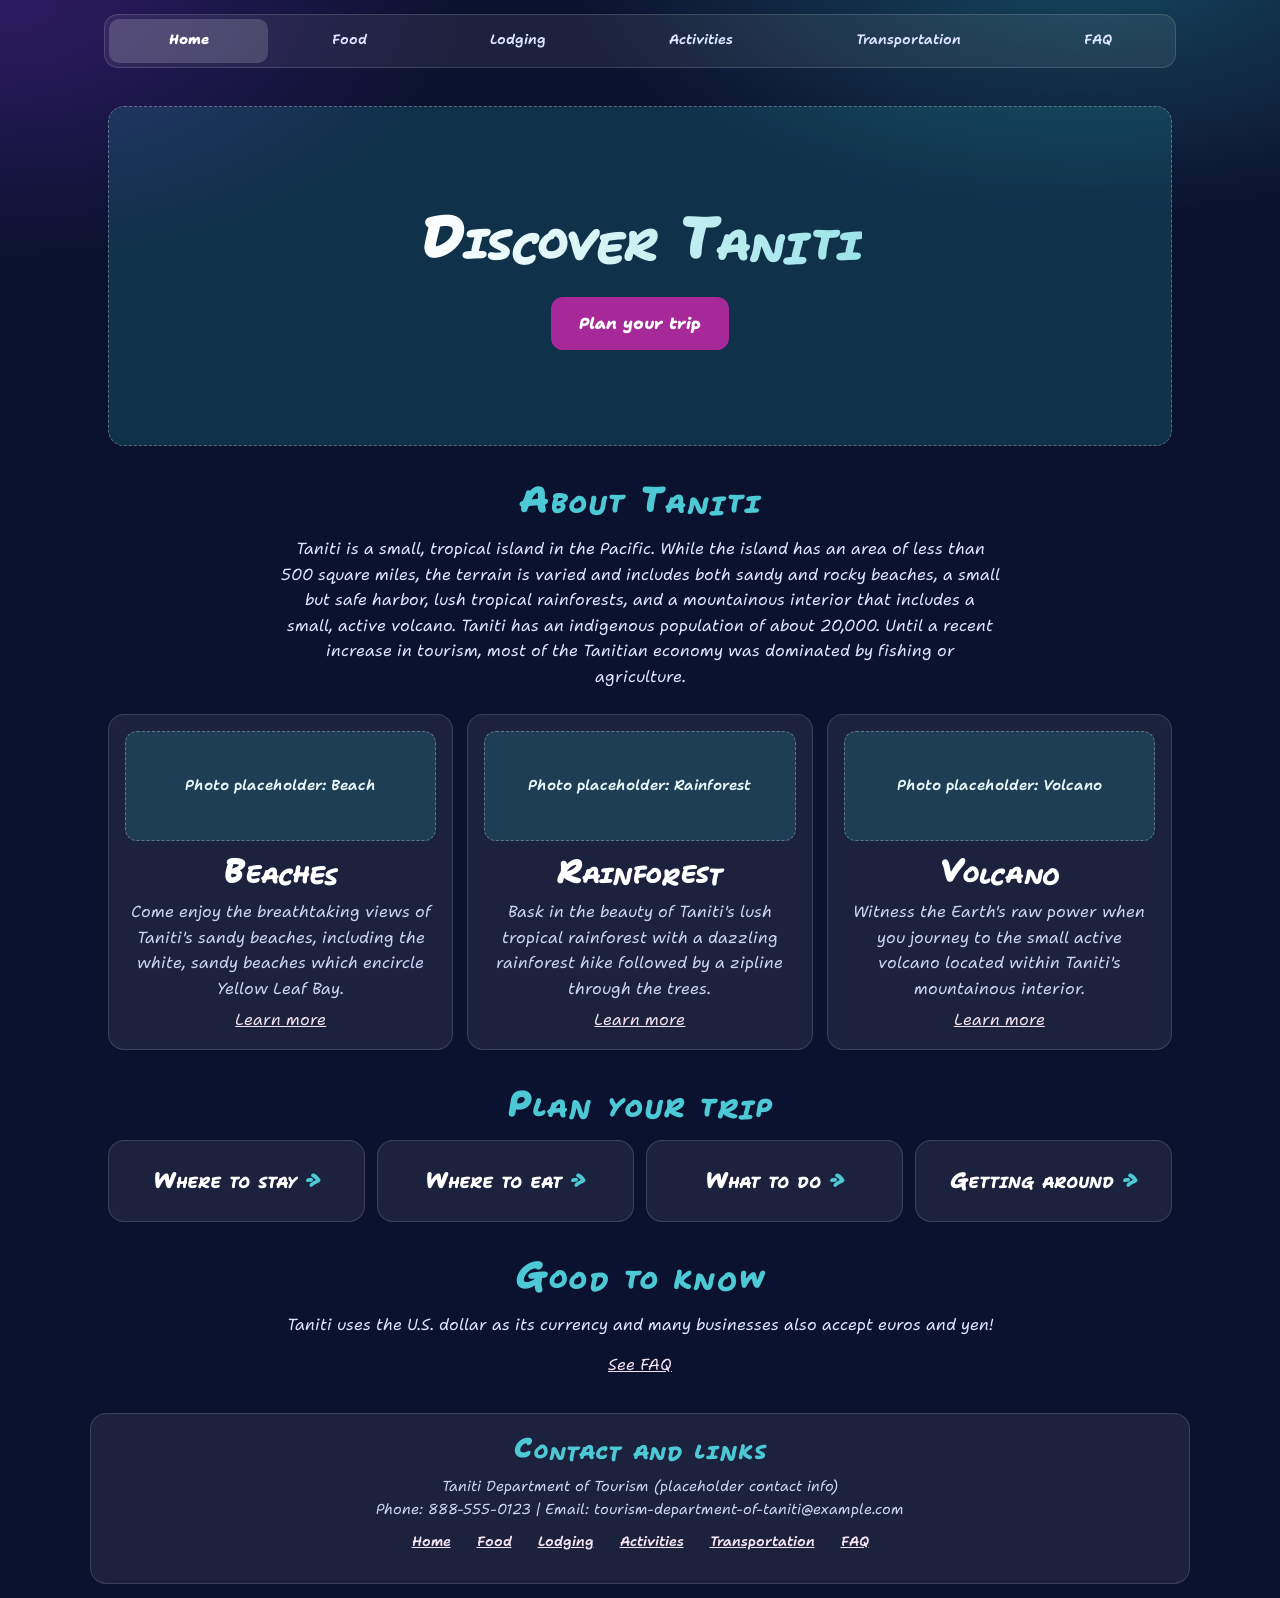
==== index.html @ eded1867 "Edited CSS stylesheet & updated element classes" ====
<!DOCTYPE html>
<html lang="en">
<head>
    <meta charset="UTF-8">
    <meta name="viewport" content="width=device-width, initial-scale=1.0">
    <title>Home | Taniti Island Tourism</title>
    <link rel="stylesheet" href="style.css">
</head>
<body>
    <nav>
        <ul>
            <li><a aria-current="page" href="index.html">Home</a></li>
            <li><a href="food.html">Food</a></li>
            <li><a href="lodging.html">Lodging</a></li>
            <li><a href="activities.html">Activities</a></li>
            <li><a href="transportation.html">Transportation</a></li>
            <li><a href="faq.html">FAQ</a></li>
        </ul>
    </nav>
    <main>
        <section class="hero">
            <h1>Discover Taniti</h1>
            <a href="lodging.html">Plan your trip</a>
        </section>
        <h2>About Taniti</h2>
        <p>Taniti is a small, tropical island in the Pacific. While the island has an area of less than 500 square miles, the terrain is varied and includes both sandy and rocky beaches, a small but safe harbor, lush tropical rainforests, and a mountainous interior that includes a small, active volcano. Taniti has an indigenous population of about 20,000. Until a recent increase in tourism, most of the Tanitian economy was dominated by fishing or agriculture.</p>
        <section class="cards">
            <article>
                <div>Photo placeholder: Beach</div>
                <h3>Beaches</h3>
                <p>Come enjoy the breathtaking views of Taniti's sandy beaches, including the white, sandy beaches which encircle Yellow Leaf Bay.</p>
                <a href="activities.html">Learn more</a>
            </article>
            <article>
                <div>Photo placeholder: Rainforest</div>
                <h3>Rainforest</h3>
                <p>Bask in the beauty of Taniti's lush tropical rainforest with a dazzling rainforest hike followed by a zipline through the trees.</p>
                <a href="activities.html">Learn more</a>
            </article>
            <article>
                <div>Photo placeholder: Volcano</div>
                <h3>Volcano</h3>
                <p>Witness the Earth's raw power when you journey to the small active volcano located within Taniti's mountainous interior.</p>
                <a href="activities.html">Learn more</a>
            </article>
        </section>
        <section>
            <h2>Plan your trip</h2>
            <ul class="links">
                <li><a href="lodging.html">Where to stay</a></li>
                <li><a href="food.html">Where to eat</a></li>
                <li><a href="activities.html">What to do</a></li>
                <li><a href="transportation.html">Getting around</a></li>
            </ul>
        </section>
        <section class="center">
            <h2>Good to know</h2>
            <p>Taniti uses the U.S. dollar as its currency and many businesses also accept euros and yen!</p>
            <a href="faq.html">See FAQ</a>
        </section>
    </main>
    <footer>
        <h2>Contact and links</h2>
        <p>Taniti Department of Tourism (placeholder contact info)</p>
        <p>Phone: 888-555-0123 | Email: tourism-department-of-taniti@example.com</p>
        <nav>
            <ul>
                <li><a href="index.html">Home</a></li>
                <li><a href="food.html">Food</a></li>
                <li><a href="lodging.html">Lodging</a></li>
                <li><a href="activities.html">Activities</a></li>
                <li><a href="transportation.html">Transportation</a></li>
                <li><a href="faq.html">FAQ</a></li>
            </ul>
        </nav>
    </footer>
</body>
</html>
---- style.css ----
/* Taniti prototype styles: dark glass. */

/* Font, hosted in this repo */
@font-face {
  font-family: "Manrope";
  src: url("fonts/Manrope-VariableFont_wght.ttf") format("truetype");
  font-weight: 200 800;
  font-display: swap;
}

@font-face {
  font-family: "Shantell Sans";
  src: url("fonts/ShantellSans-Variable.ttf") format("truetype");
  font-weight: 300 800;
  font-display: swap;
}

/* Colors and sizes in one place, so a change here updates every page */
:root {
  --bg: #0B1230;
  --text: #DCE4FF;
  --text-soft: #C9D4F5;
  --white: #FFFFFF;
  --teal-light: #4CC9D4;
  --teal-pale: #9BE3E8;
  --magenta: #A72999;
  --tint: #F3E1F0;
  --glass: rgba(255, 255, 255, 0.07);
  --glass-line: rgba(255, 255, 255, 0.14);
  --glow-teal: rgba(40, 159, 170, 0.38);
  --glow-purple: rgba(95, 39, 167, 0.42);
  --font: "Shantell Sans", system-ui, sans-serif;
  --font-head: "Shantell Sans", system-ui, sans-serif;
  --radius: 16px;
}

/* Padding counts inside an element's width, so boxes never spill past the screen edge */
* {
  box-sizing: border-box;
}

/* Page base: dark blue with soft teal and purple glows */
body {
  margin: 0;
  font-family: var(--font);
  font-size: 1rem;
  line-height: 1.6;
  color: var(--text);
  background:
    radial-gradient(520px 260px at 85% -5%, var(--glow-teal), transparent),
    radial-gradient(460px 260px at 0% 0%, var(--glow-purple), transparent),
    var(--bg);
  background-attachment: fixed;
}

/* Keeps the content centered and readable on wide screens */
body > nav,
main {
  max-width: 1100px;
  margin-inline: auto;
}

/* Navigation */
nav ul {
  list-style: none;
  margin: 0;
  padding: 0;
  display: flex;
  flex-wrap: wrap;
  gap: 4px;
}

body > nav {
  padding: 14px;
}

body > nav ul {
  padding: 4px;
  background: var(--glass);
  border: 1px solid var(--glass-line);
  border-radius: 14px;
}

body > nav li {
  flex: 1 1 auto;
}

nav a {
  display: block;
  padding: 10px 12px;
  min-height: 44px;
  text-align: center;
  font-size: .85rem;
  font-weight: 600;
  color: var(--text);
  text-decoration: none;
  border-radius: 10px;
}

nav a[aria-current="page"] {
  background: rgba(255, 255, 255, 0.16);
  color: var(--white);
  font-weight: 800;
}

nav a:hover {
  background: rgba(255, 255, 255, 0.1);
}

/* Shows keyboard users where they are */
a:focus-visible,
summary:focus-visible,
button:focus-visible {
  outline: 3px solid var(--teal-light);
  outline-offset: 2px;
}

/* Main content and headings */
main {
  padding: 24px 18px 8px;
}

h1,
h2,
h3 {
  margin: 0;
  line-height: 1.2;
  font-weight: 800;
  font-variant-caps: small-caps;
  font-family: var(--font-head);
  font-variation-settings: "BNCE" 50, "INFM" 70;
}

h1 {
  font-size: clamp(2.6rem, 9vw, 4rem);
  letter-spacing: -.025em;
  margin-bottom: 8px;
  text-align: center;
  background: linear-gradient(90deg, var(--white), var(--teal-pale));
  -webkit-background-clip: text;
  background-clip: text;
  color: transparent;
}

main h2 {
  margin: 32px 0 12px;
  font-size: 2.4rem;
  letter-spacing: .03em;
  color: var(--teal-light);
}

main > h2,
section > h2,
aside > h2 {
  text-align: center;
}

.center {
  text-align: center;
}

h3 {
  margin-top: 6px;
  font-size: 2.1rem;
  letter-spacing: -.01em;
  color: var(--white);
}

p {
  margin: 0;
}

section > p {
  margin-bottom: 14px;
}

main > p {
  margin-bottom: 24px;
  max-width: 720px;
  margin-inline: auto;
  text-align: center;  
}

main a {
  color: var(--tint);
}

/* Cards: see-through glass */
article,
aside {
  display: flex;
  flex-direction: column;
  gap: 6px;
  margin-bottom: 14px;
  padding: 16px;
  background: var(--glass);
  border: 1px solid var(--glass-line);
  border-radius: var(--radius);
  -webkit-backdrop-filter: blur(8px);
  backdrop-filter: blur(8px);
  transition: transform .2s;
}

article:hover {
  transform: translateY(-2px);
}

article p,
aside p {
  color: var(--text-soft);
}

/* Photo placeholders (low-fidelity, labeled) */
article > div,
aside > div,
section > div,
main > div:not(.split) {
  display: grid;
  place-items: center;
  min-height: 110px;
  padding: 8px;
  text-align: center;
  font-size: .9rem;
  font-weight: 600;
  color: #E8F7F8;
  background: rgba(40, 159, 170, 0.22);
  border: 1px dashed rgba(255, 255, 255, 0.3);
  border-radius: 12px;
}

/* Real photos, later */
img {
  max-width: 100%;
  height: auto;
  border-radius: 12px;
}

/* "Learn more" drop-downs */
details summary {
  min-height: 44px;
  padding-top: 10px;
  cursor: pointer;
  font-weight: 600;
  color: var(--tint);
}

details p {
  margin: 2px 0 8px;
}

/* Lists, such as the entertainment list with Book buttons */
main ul {
  list-style: none;
  margin: 0 0 8px;
  padding: 0;
  background: var(--glass);
  border: 1px solid var(--glass-line);
  border-radius: var(--radius);
  overflow: hidden;
}

main li {
  display: flex;
  justify-content: space-between;
  align-items: center;
  flex-wrap: wrap;
  gap: 10px;
  padding: 10px 16px;
  border-top: 1px solid rgba(255, 255, 255, 0.12);
  font-size: .95rem;
  font-weight: 600;
}

main li:first-child {
  border-top: 0;
}

/* Buttons */
button {
  min-height: 44px;
  padding: 6px 18px;
  font: inherit;
  font-size: .85rem;
  font-weight: 800;
  color: var(--white);
  background: var(--magenta);
  border: 0;
  border-radius: 10px;
  cursor: pointer;
  transition: filter .2s;
}

button:hover {
  filter: brightness(1.12);
}

article > button,
aside > button,
section > button {
  align-self: flex-start;
}

/* Layouts that match the wireframes */

/* Cards side by side: home, lodging, activities, getting here.
   auto-fit fits as many cards per row as there is room for,
   so phones get one column with no extra code. */
.cards {
  display: grid;
  grid-template-columns: repeat(auto-fit, minmax(200px, 1fr));
  gap: 14px;
}

.cards > h2,
.cards > p {
  grid-column: 1 / -1;
}

.cards article {
  margin-bottom: 0;
  text-align: center;
}

.cards article > button {
  align-self: center;
}

aside {
  text-align: center;
}

.cards article > :last-child {
  margin-top: auto;
}

.cards article h2 {
  margin: 6px 0 0;
  font-size: 2.1rem;
  letter-spacing: -.01em;
  text-transform: none;
  color: var(--white);
}

/* Rows: a label on the left, text on the right (getting around) */
.rows article {
  display: grid;
  grid-template-columns: minmax(140px, 220px) 1fr;
  column-gap: 16px;
  align-items: center;
  margin-bottom: -1px;
  border-radius: 0;
}

.rows article:first-of-type {
  border-radius: var(--radius) var(--radius) 0 0;
}

.rows article:last-of-type {
  border-radius: 0 0 var(--radius) var(--radius);
  margin-bottom: 14px;
}

.rows article > h3 {
  grid-column: 1;
  grid-row: 1 / span 3;
  margin: 0;
  text-align: center;
}

.rows article > :not(h3) {
  grid-column: 2;
}

.rows article > button {
  justify-self: end;
}

.rows article:hover {
  transform: none;
}

/* Photo on the left, text on the right (food page) */
.media article {
  display: grid;
  grid-template-columns: minmax(110px, 28%) 1fr;
  column-gap: 16px;
  align-items: start;
}

.media article > div {
  grid-column: 1;
  grid-row: 1 / span 4;
  align-self: stretch;
}

.media article > :not(div) {
  grid-column: 2;
}

/* Two boxes side by side (food page) */
.split {
  display: grid;
  grid-template-columns: 2fr 1fr;
  gap: 14px;
  align-items: start;
}

/* Plan your trip links: four clickable tiles (home page) */
.links {
  display: grid;
  grid-template-columns: repeat(auto-fit, minmax(180px, 1fr));
  gap: 12px;
  background: none;
  border: 0;
  border-radius: 0;
  overflow: visible;
}

.links li {
  display: block;
  padding: 0;
  border: 0;
}

.links a {
  display: block;
  padding: 22px 16px;
  text-align: center;
  font-family: var(--font-head);
  font-variant-caps: small-caps;
  font-size: 1.4rem;
  font-weight: 800;
  color: var(--white);
  text-decoration: none;
  background: var(--glass);
  border: 1px solid var(--glass-line);
  border-radius: var(--radius);
  transition: transform .2s, border-color .2s;
}

.links a::after {
  content: " \2192";
  color: var(--teal-light);
}

.links a:hover {
  transform: translateY(-2px);
  border-color: var(--teal-light);
}

/* Hero: image box with the heading and button centered on it (home page) */
.hero {
  display: flex;
  flex-direction: column;
  align-items: center;
  justify-content: center;
  gap: 18px;
  min-height: 340px;
  padding: 32px 18px;
  margin-bottom: 28px;
  text-align: center;
  background: rgba(40, 159, 170, 0.22);
  border: 1px dashed rgba(255, 255, 255, 0.3);
  border-radius: var(--radius);
}

.hero h1 {
  margin-bottom: 0;
}

.hero a {
  padding: 14px 28px;
  font-weight: 800;
  color: var(--white);
  text-decoration: none;
  background: var(--magenta);
  border-radius: 12px;
  transition: filter .2s;
}

.hero a:hover {
  filter: brightness(1.12);
}

/* Small screens: everything stacks into one column */
@media (max-width: 700px) {
  .split {
    grid-template-columns: 1fr;
  }

  .rows article,
  .media article {
    grid-template-columns: 1fr;
  }

  .rows article > h3,
  .media article > div {
    grid-row: auto;
  }

  .rows article > :not(h3),
  .media article > :not(div) {
    grid-column: 1;
  }
}

/* Footer */
footer {
  width: calc(100% - 28px);
  max-width: 1100px;
  margin: 28px auto 14px;
  padding: 18px;
  background: var(--glass);
  border: 1px solid var(--glass-line);
  border-radius: var(--radius);
  color: var(--text-soft);
  font-size: .9rem;
  text-align: center;
}

footer h2 {
  margin-bottom: 6px;
  font-size: 1.9rem;
  letter-spacing: .03em;
  color: var(--teal-light);
}

footer nav ul {
  justify-content: center;
  gap: 0 18px;
}

footer nav li {
  flex: 0 1 auto;
}

footer nav a {
  padding: 10px 4px;
  font-weight: 600;
  color: var(--tint);
  text-decoration: underline;
}

/* Phones and small tablets: nav wraps into three columns */
@media (max-width: 600px) {
  main {
    padding: 20px 14px 8px;
  }

  body > nav ul {
    display: grid;
    grid-template-columns: repeat(3, minmax(0, 1fr));
  }

  nav a {
    padding: 10px 4px;
    font-size: .72rem;
    overflow-wrap: anywhere;
  }
}

/* Respect visitors who turn animation off */
@media (prefers-reduced-motion: reduce) {
  article,
  button {
    transition: none;
  }

  article:hover {
    transform: none;
  }
}
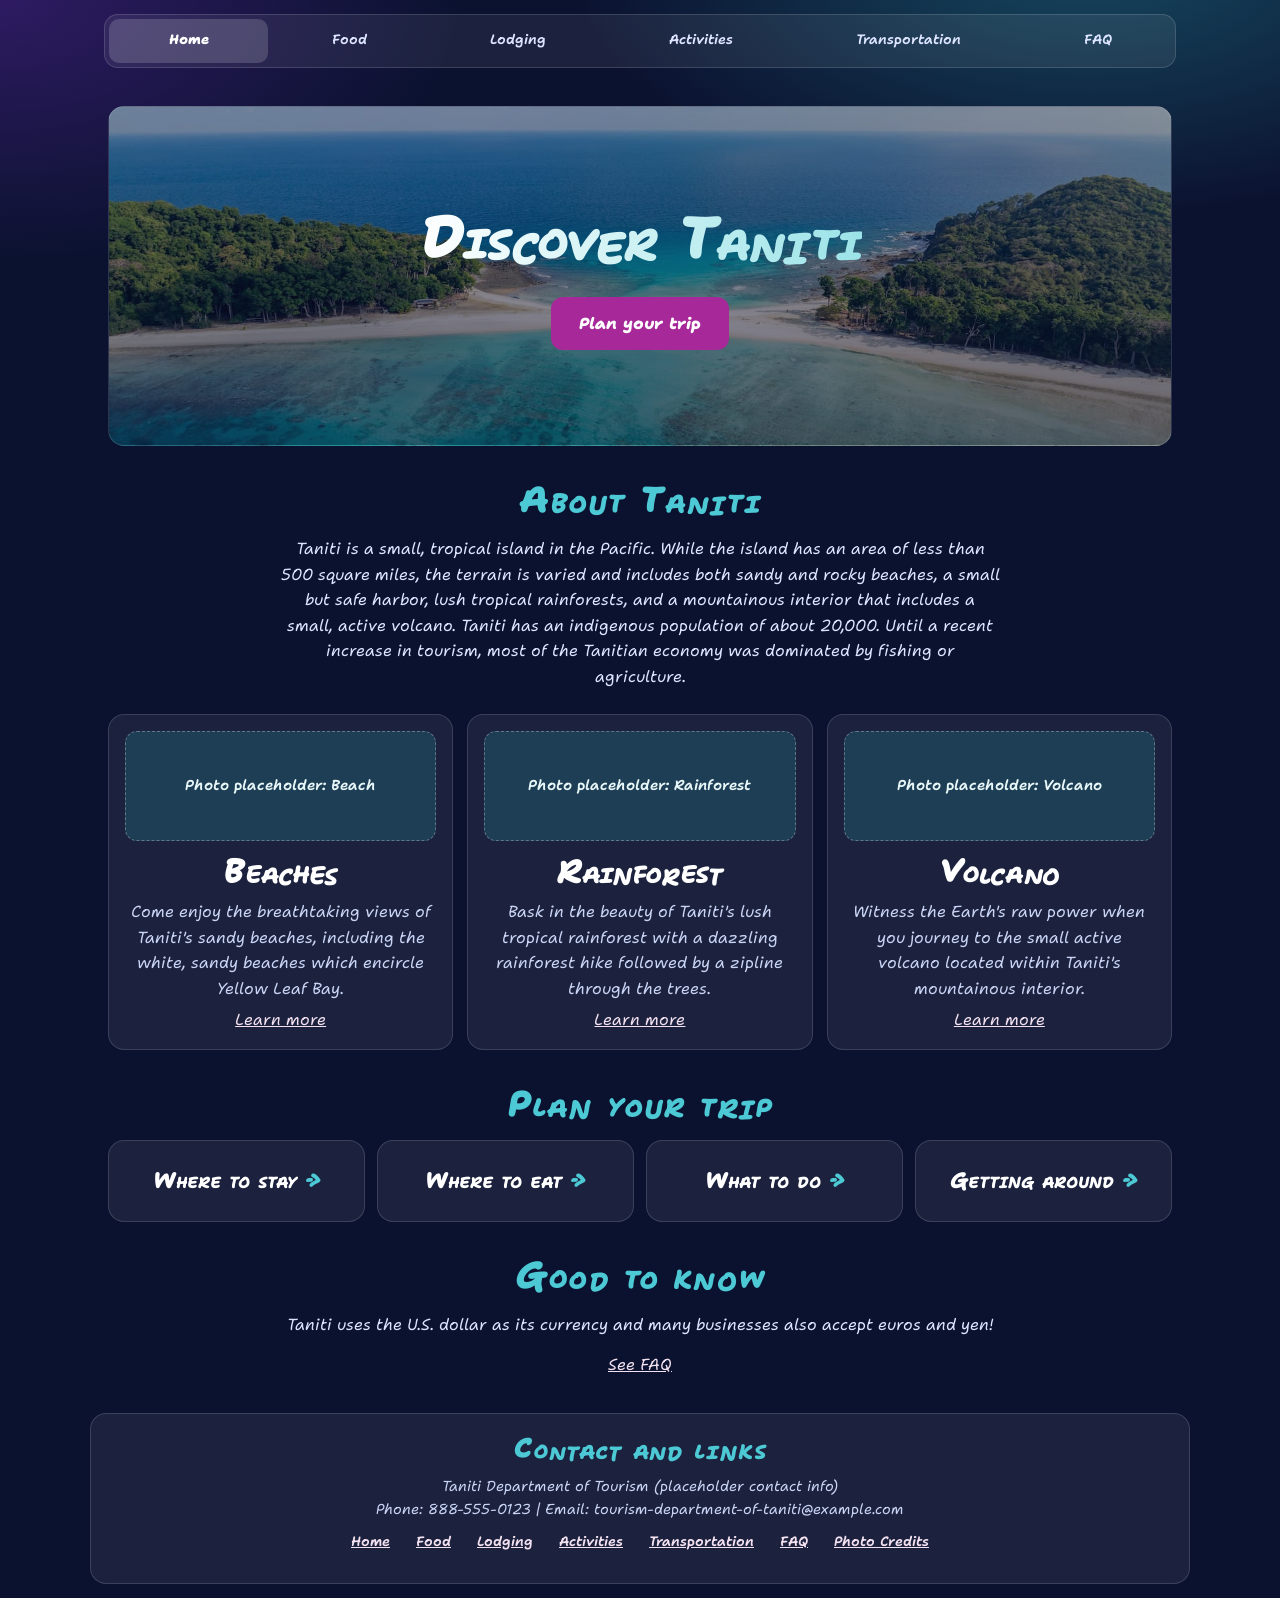
==== commit c807602d: "Added Photo Credits link to footer of every page" ====
--- a/index.html
+++ b/index.html
@@ -71,6 +71,7 @@
                 <li><a href="activities.html">Activities</a></li>
                 <li><a href="transportation.html">Transportation</a></li>
                 <li><a href="faq.html">FAQ</a></li>
+                <li><a href="credits.html">Photo Credits</a></li>
             </ul>
         </nav>
     </footer>
--- a/style.css
+++ b/style.css
@@ -459,8 +459,10 @@
   padding: 32px 18px;
   margin-bottom: 28px;
   text-align: center;
-  background: rgba(40, 159, 170, 0.22);
-  border: 1px dashed rgba(255, 255, 255, 0.3);
+  background:
+    linear-gradient(rgba(11, 18, 48, 0.35), rgba(11, 18, 48, 0.6)),
+    url("images/01_hero_pexels-nabilnaidu-37943867.jpg") center / cover no-repeat;
+  border: 1px solid var(--glass-line);
   border-radius: var(--radius);
 }
 
@@ -569,4 +571,61 @@
   article:hover {
     transform: none;
   }
+}
+
+/* Photo credits table: thumbnail on the left, credit on the right */
+.credits {
+  width: 100%;
+  margin-bottom: 14px;
+  border-collapse: separate;
+  border-spacing: 0;
+  background: var(--glass);
+  border: 1px solid var(--glass-line);
+  border-radius: var(--radius);
+  overflow: hidden;
+}
+
+.credits th,
+.credits td {
+  padding: 12px 16px;
+  text-align: left;
+  vertical-align: middle;
+  border-top: 1px solid rgba(255, 255, 255, 0.12);
+}
+
+.credits thead th {
+  border-top: 0;
+  font-size: .85rem;
+  letter-spacing: .08em;
+  text-transform: uppercase;
+  color: var(--teal-light);
+}
+
+.credits th:first-child,
+.credits td:first-child {
+  width: 160px;
+}
+
+.credits img {
+  display: block;
+  width: 140px;
+  height: 90px;
+  object-fit: cover;
+}
+
+.credits td:last-child {
+  color: var(--text-soft);
+  overflow-wrap: anywhere;
+}
+
+@media (max-width: 600px) {
+  .credits th:first-child,
+  .credits td:first-child {
+    width: 110px;
+  }
+
+  .credits img {
+    width: 90px;
+    height: 60px;
+  }
 }
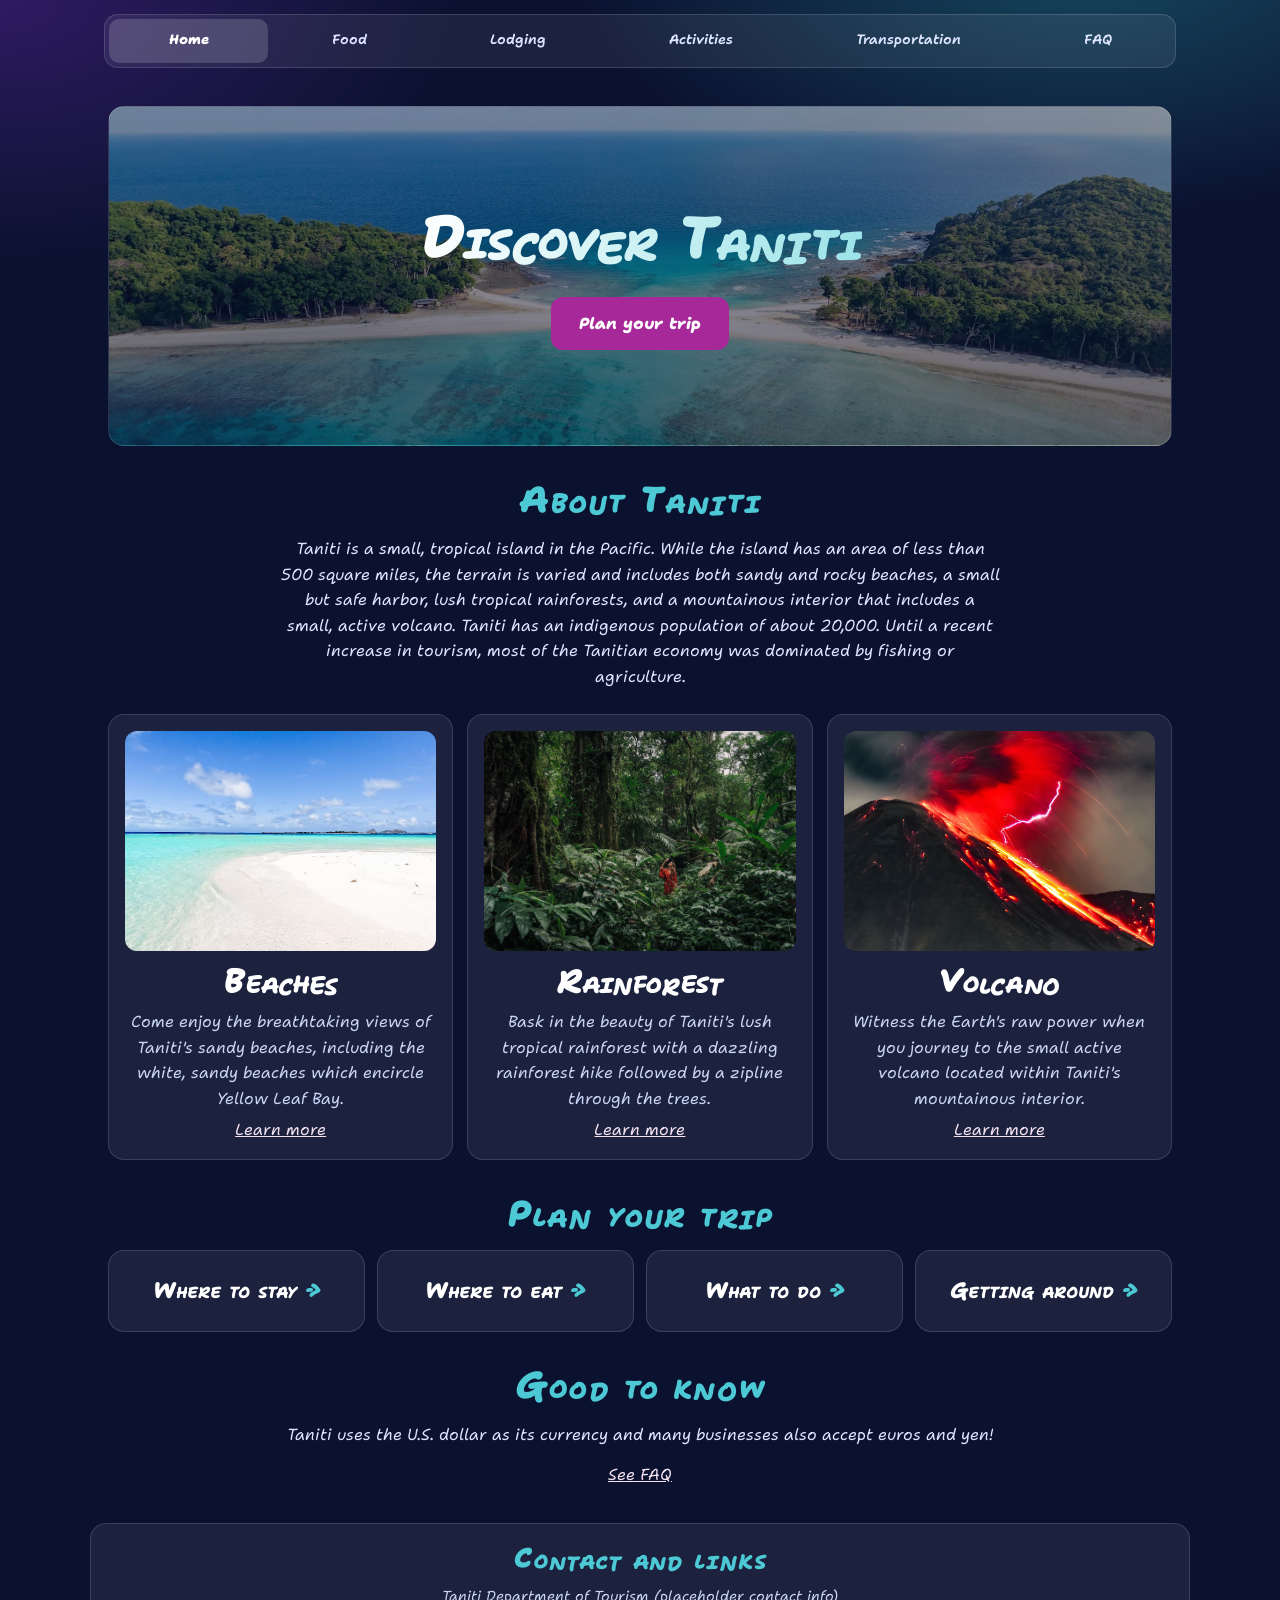
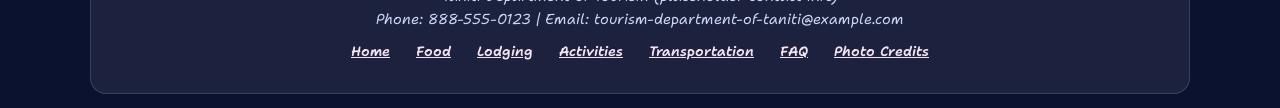
==== commit 5391f2a4: "Uploaded photos 01-04 and updated credit info" ====
--- a/index.html
+++ b/index.html
@@ -26,19 +26,19 @@
         <p>Taniti is a small, tropical island in the Pacific. While the island has an area of less than 500 square miles, the terrain is varied and includes both sandy and rocky beaches, a small but safe harbor, lush tropical rainforests, and a mountainous interior that includes a small, active volcano. Taniti has an indigenous population of about 20,000. Until a recent increase in tourism, most of the Tanitian economy was dominated by fishing or agriculture.</p>
         <section class="cards">
             <article>
-                <div>Photo placeholder: Beach</div>
+                <img src="images/02_home_beach.jpg" alt="Sandy beach with calm water">
                 <h3>Beaches</h3>
                 <p>Come enjoy the breathtaking views of Taniti's sandy beaches, including the white, sandy beaches which encircle Yellow Leaf Bay.</p>
                 <a href="activities.html">Learn more</a>
             </article>
             <article>
-                <div>Photo placeholder: Rainforest</div>
+                <img src="images/03_home_rainforest.jpg" alt="A woman in a red dress exploring a tropical jungle">
                 <h3>Rainforest</h3>
                 <p>Bask in the beauty of Taniti's lush tropical rainforest with a dazzling rainforest hike followed by a zipline through the trees.</p>
                 <a href="activities.html">Learn more</a>
             </article>
             <article>
-                <div>Photo placeholder: Volcano</div>
+                <img src="images/04_tropical_volcano.jpg" alt="Powerful volcanic eruption with vivid lava flow">
                 <h3>Volcano</h3>
                 <p>Witness the Earth's raw power when you journey to the small active volcano located within Taniti's mountainous interior.</p>
                 <a href="activities.html">Learn more</a>
--- a/style.css
+++ b/style.css
@@ -303,17 +303,21 @@
 /* Layouts that match the wireframes */
 
 /* Cards side by side: home, lodging, activities, getting here.
-   auto-fit fits as many cards per row as there is room for,
-   so phones get one column with no extra code. */
+   Each card starts at 200px and grows to share the row equally,
+   so phones get one column and wide screens fill the whole width. */
 .cards {
-  display: grid;
-  grid-template-columns: repeat(auto-fit, minmax(200px, 1fr));
+  display: flex;
+  flex-wrap: wrap;
   gap: 14px;
+}
+
+.cards > article {
+  flex: 1 1 200px;
 }
 
 .cards > h2,
 .cards > p {
-  grid-column: 1 / -1;
+  flex: 1 1 100%;
 }
 
 .cards article {
@@ -339,6 +343,12 @@
   letter-spacing: -.01em;
   text-transform: none;
   color: var(--white);
+}
+
+.cards article > img {
+  width: 100%;
+  height: 220px;
+  object-fit: cover;
 }
 
 /* Rows: a label on the left, text on the right (getting around) */
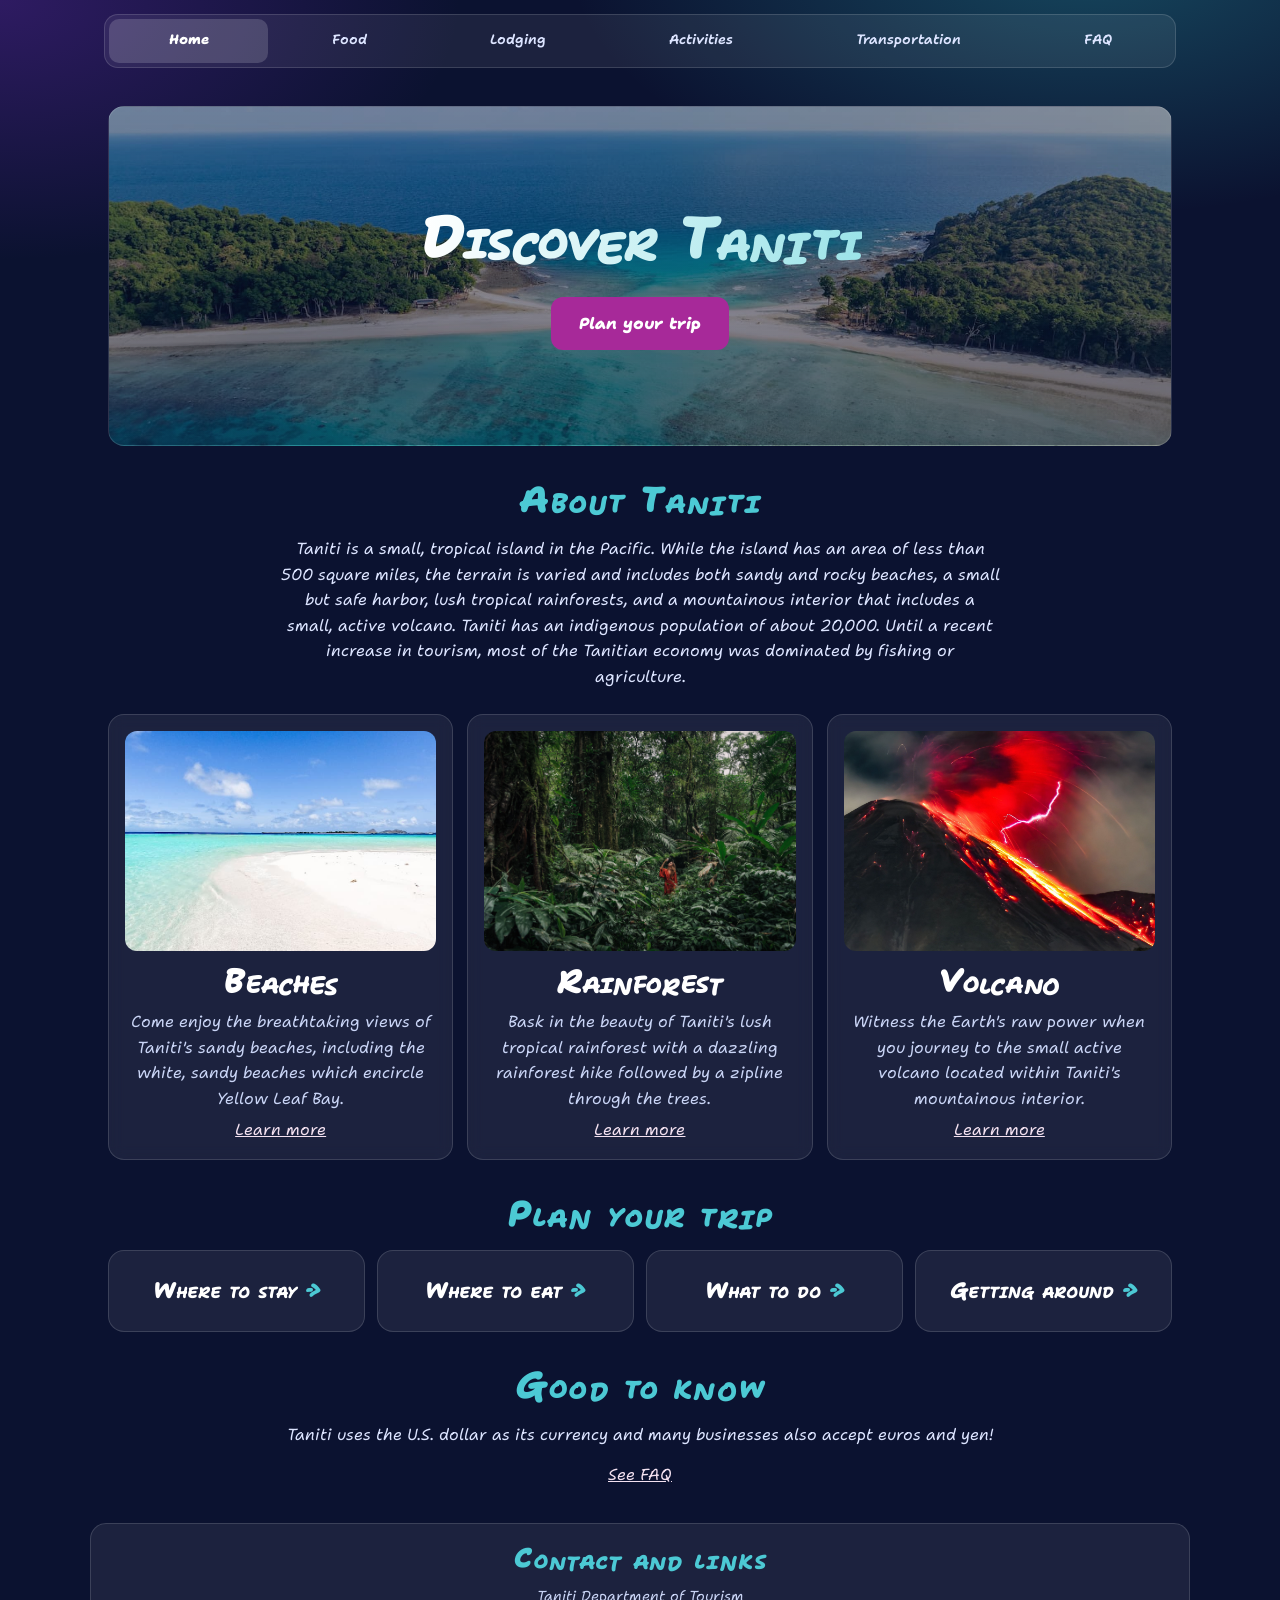
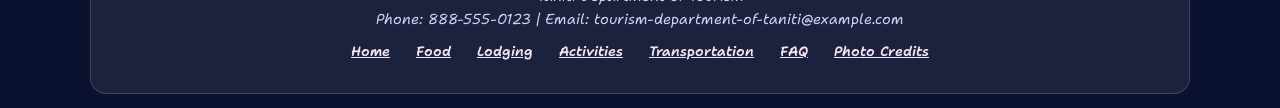
==== commit d873b287: "File name edits and footer edits" ====
--- a/index.html
+++ b/index.html
@@ -38,7 +38,7 @@
                 <a href="activities.html">Learn more</a>
             </article>
             <article>
-                <img src="images/04_tropical_volcano.jpg" alt="Powerful volcanic eruption with vivid lava flow">
+                <img src="images/04_home_volcano.jpg" alt="Powerful volcanic eruption with vivid lava flow">
                 <h3>Volcano</h3>
                 <p>Witness the Earth's raw power when you journey to the small active volcano located within Taniti's mountainous interior.</p>
                 <a href="activities.html">Learn more</a>
@@ -61,7 +61,7 @@
     </main>
     <footer>
         <h2>Contact and links</h2>
-        <p>Taniti Department of Tourism (placeholder contact info)</p>
+        <p>Taniti Department of Tourism</p>
         <p>Phone: 888-555-0123 | Email: tourism-department-of-taniti@example.com</p>
         <nav>
             <ul>
--- a/style.css
+++ b/style.css
@@ -397,22 +397,53 @@
   align-items: start;
 }
 
-.media article > div {
+.media article > div,
+.media article > img {
   grid-column: 1;
   grid-row: 1 / span 4;
   align-self: stretch;
 }
 
-.media article > :not(div) {
+.media article > :not(div):not(img) {
   grid-column: 2;
+}
+
+/* Food page photos: same height as the home page photos */
+.media article > img {
+  width: 100%;
+  height: 220px;
+  object-fit: cover;
+}
+
+/* Taller restaurant cards (food page only) */
+.split .media article {
+  padding-block: 40px;
 }
 
 /* Two boxes side by side (food page) */
 .split {
   display: grid;
-  grid-template-columns: 2fr 1fr;
-  gap: 14px;
+  grid-template-columns: 3fr 1fr;
+  column-gap: 14px;
+  row-gap: 0;
   align-items: start;
+}
+
+/* Let the heading, intro, and cards be grid items of .split */
+.split > .media {
+  display: contents;
+}
+
+.split > .media > * {
+  grid-column: 1;
+}
+
+/* Top of Local fish and rice (row 3) to bottom of Pan-Asian (row 5) */
+.split > aside {
+  grid-column: 2;
+  grid-row: 3 / span 3;
+  align-self: stretch;
+  justify-content: flex-start;
 }
 
 /* Plan your trip links: four clickable tiles (home page) */
@@ -471,7 +502,7 @@
   text-align: center;
   background:
     linear-gradient(rgba(11, 18, 48, 0.35), rgba(11, 18, 48, 0.6)),
-    url("images/01_hero_pexels-nabilnaidu-37943867.jpg") center / cover no-repeat;
+    url("images/01_home_tropical_island_beach.jpg") center / cover no-repeat;
   border: 1px solid var(--glass-line);
   border-radius: var(--radius);
 }
@@ -498,6 +529,11 @@
 @media (max-width: 700px) {
   .split {
     grid-template-columns: 1fr;
+  }
+
+  .split > aside {
+    grid-column: 1;
+    grid-row: auto;
   }
 
   .rows article,
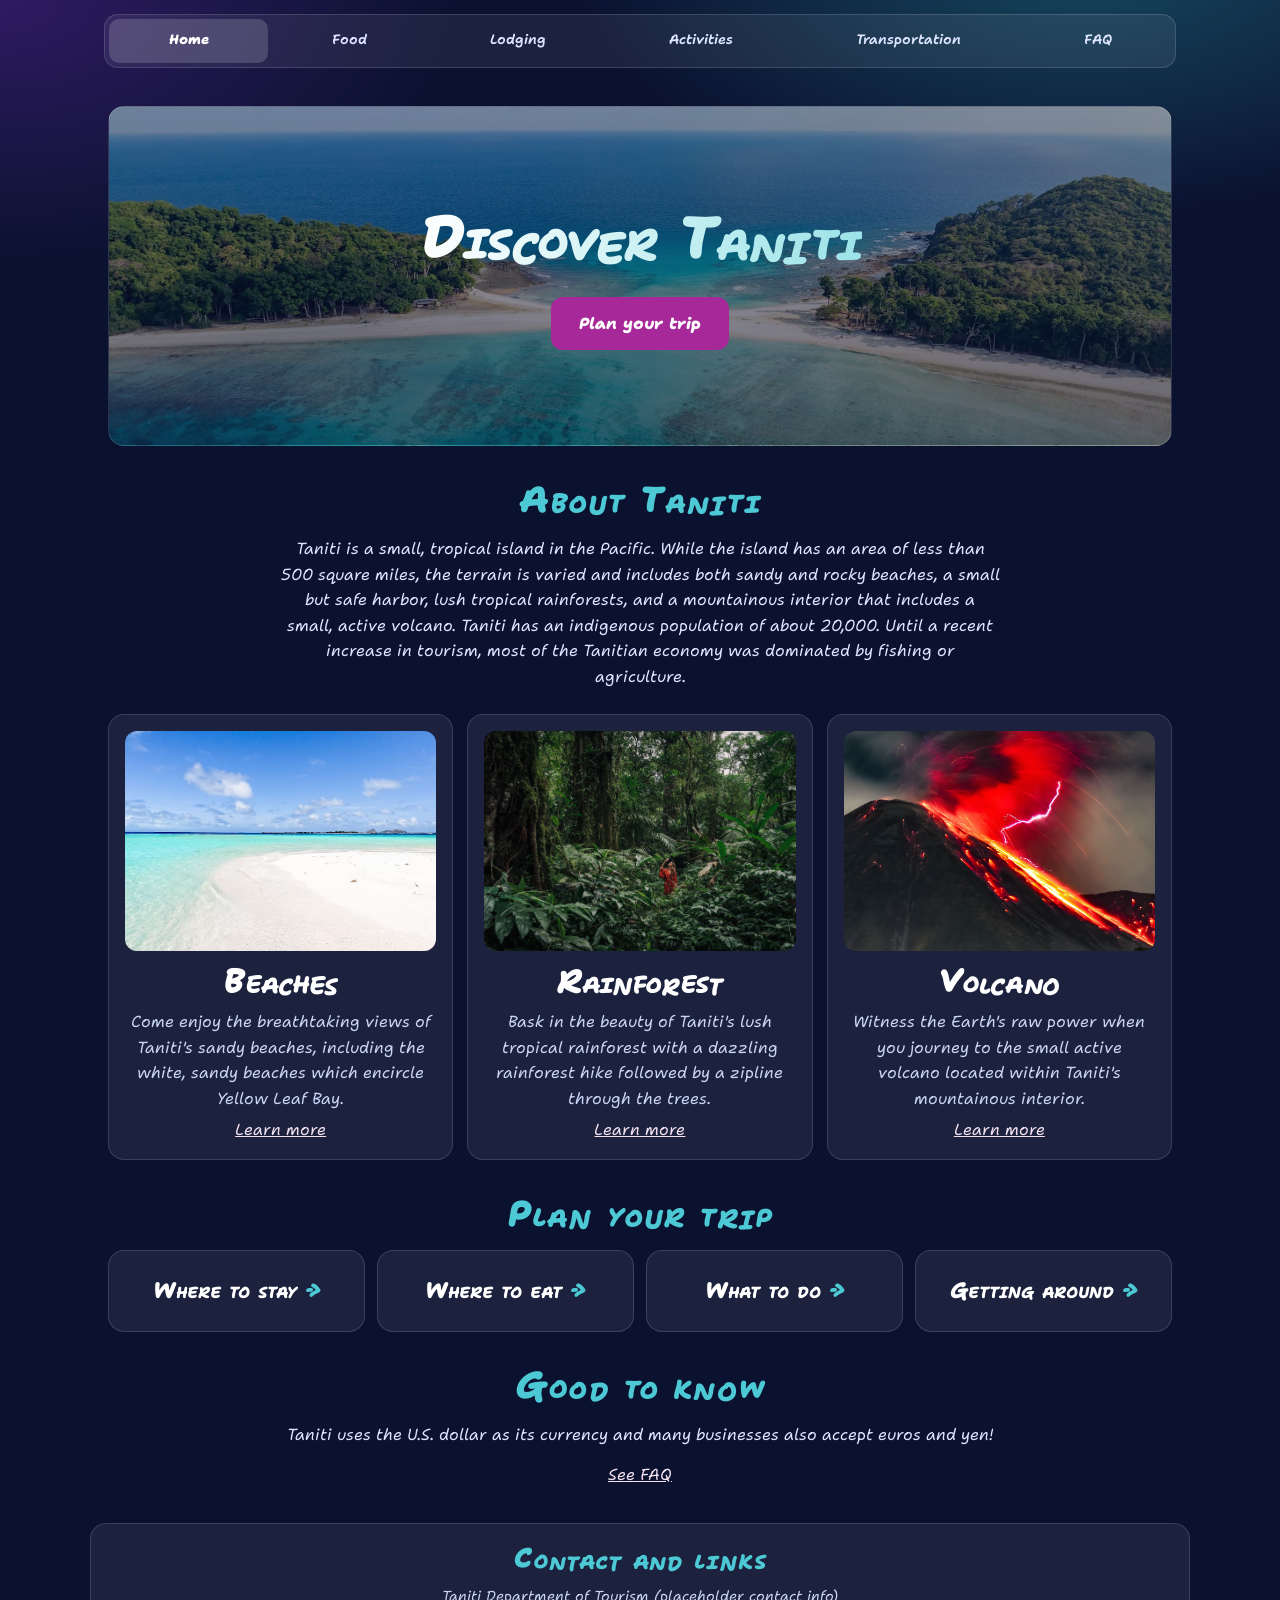
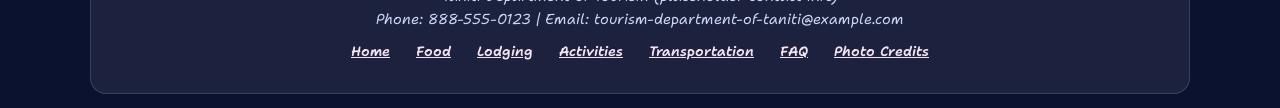
==== commit 8c28ca5f: "Revert "Merge branch 'main' of https://github.com/megasyntaxmaster/d479-taniti-prototype" This rever" ====
--- a/index.html
+++ b/index.html
@@ -38,7 +38,7 @@
                 <a href="activities.html">Learn more</a>
             </article>
             <article>
-                <img src="images/04_home_volcano.jpg" alt="Powerful volcanic eruption with vivid lava flow">
+                <img src="images/04_tropical_volcano.jpg" alt="Powerful volcanic eruption with vivid lava flow">
                 <h3>Volcano</h3>
                 <p>Witness the Earth's raw power when you journey to the small active volcano located within Taniti's mountainous interior.</p>
                 <a href="activities.html">Learn more</a>
@@ -61,7 +61,7 @@
     </main>
     <footer>
         <h2>Contact and links</h2>
-        <p>Taniti Department of Tourism</p>
+        <p>Taniti Department of Tourism (placeholder contact info)</p>
         <p>Phone: 888-555-0123 | Email: tourism-department-of-taniti@example.com</p>
         <nav>
             <ul>
--- a/style.css
+++ b/style.css
@@ -397,53 +397,22 @@
   align-items: start;
 }
 
-.media article > div,
-.media article > img {
+.media article > div {
   grid-column: 1;
   grid-row: 1 / span 4;
   align-self: stretch;
 }
 
-.media article > :not(div):not(img) {
+.media article > :not(div) {
   grid-column: 2;
-}
-
-/* Food page photos: same height as the home page photos */
-.media article > img {
-  width: 100%;
-  height: 220px;
-  object-fit: cover;
-}
-
-/* Taller restaurant cards (food page only) */
-.split .media article {
-  padding-block: 40px;
 }
 
 /* Two boxes side by side (food page) */
 .split {
   display: grid;
-  grid-template-columns: 3fr 1fr;
-  column-gap: 14px;
-  row-gap: 0;
+  grid-template-columns: 2fr 1fr;
+  gap: 14px;
   align-items: start;
-}
-
-/* Let the heading, intro, and cards be grid items of .split */
-.split > .media {
-  display: contents;
-}
-
-.split > .media > * {
-  grid-column: 1;
-}
-
-/* Top of Local fish and rice (row 3) to bottom of Pan-Asian (row 5) */
-.split > aside {
-  grid-column: 2;
-  grid-row: 3 / span 3;
-  align-self: stretch;
-  justify-content: flex-start;
 }
 
 /* Plan your trip links: four clickable tiles (home page) */
@@ -502,7 +471,7 @@
   text-align: center;
   background:
     linear-gradient(rgba(11, 18, 48, 0.35), rgba(11, 18, 48, 0.6)),
-    url("images/01_home_tropical_island_beach.jpg") center / cover no-repeat;
+    url("images/01_hero_pexels-nabilnaidu-37943867.jpg") center / cover no-repeat;
   border: 1px solid var(--glass-line);
   border-radius: var(--radius);
 }
@@ -529,11 +498,6 @@
 @media (max-width: 700px) {
   .split {
     grid-template-columns: 1fr;
-  }
-
-  .split > aside {
-    grid-column: 1;
-    grid-row: auto;
   }
 
   .rows article,
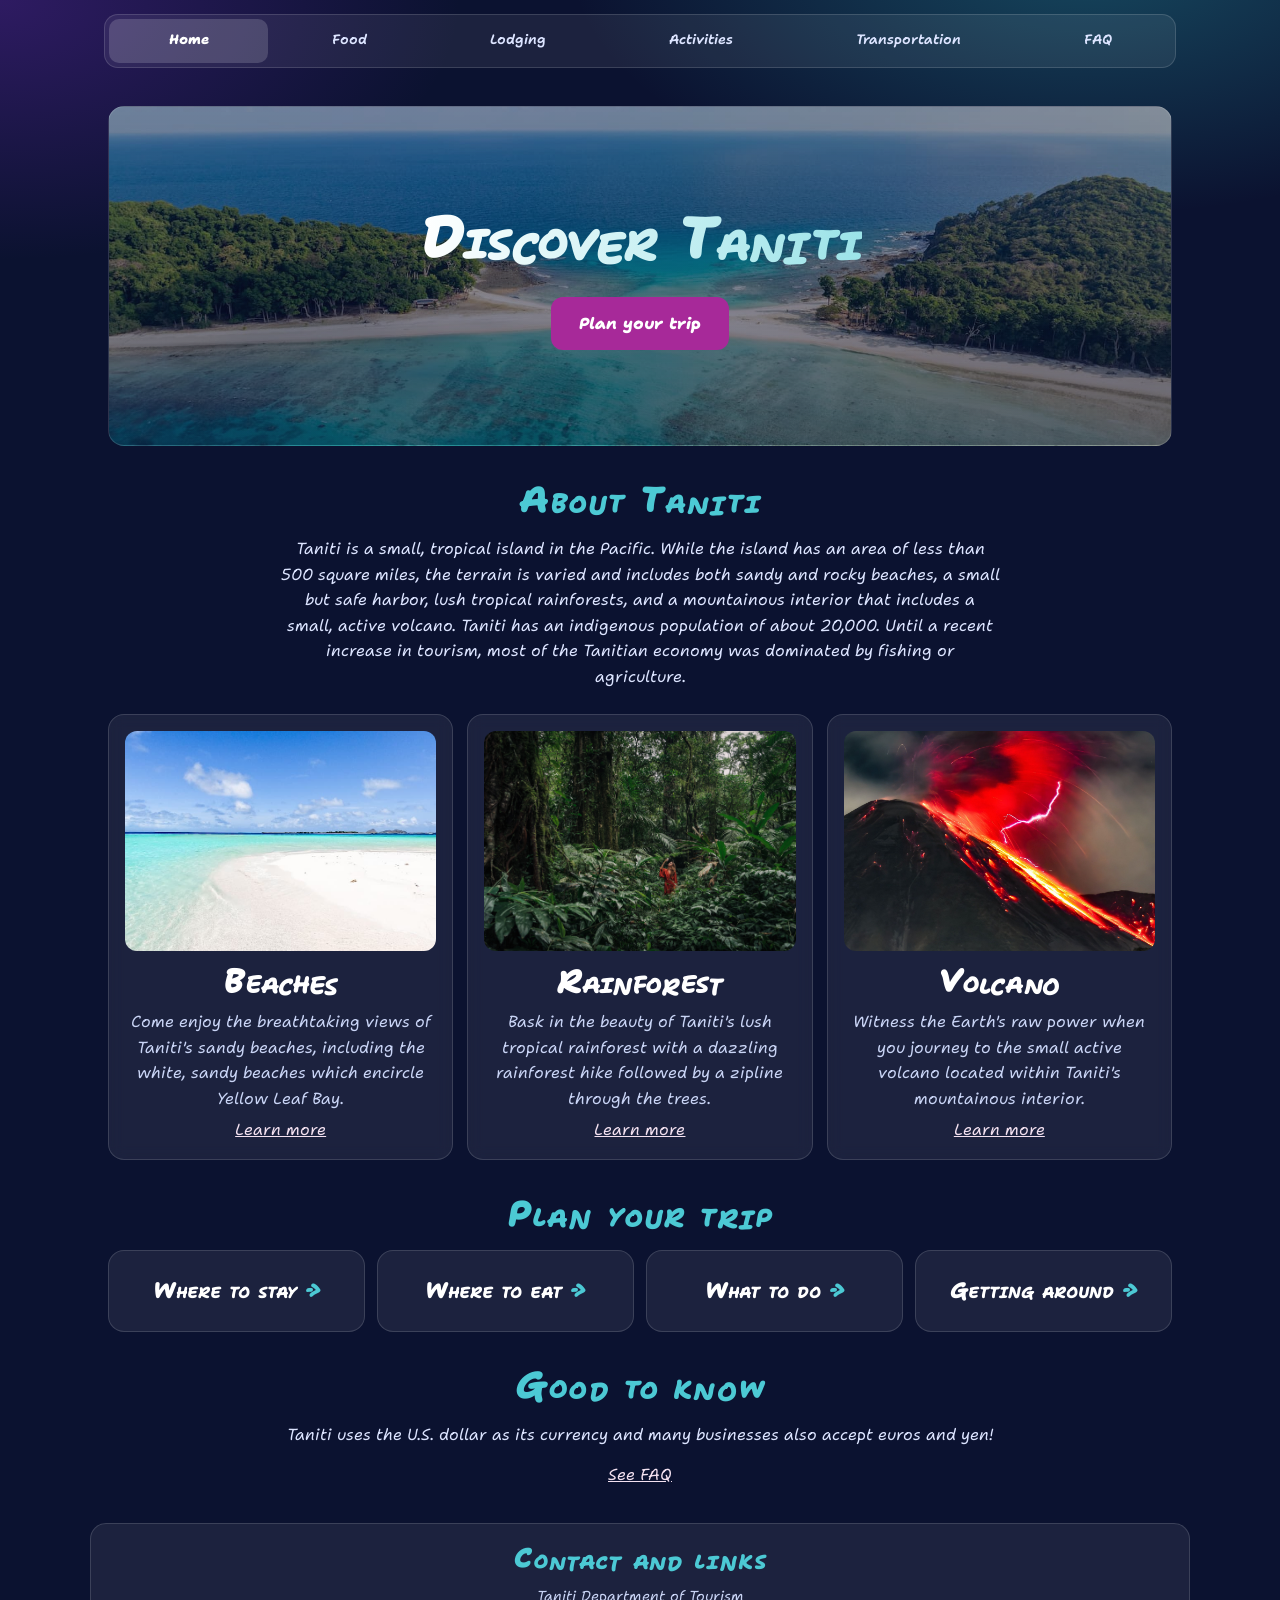
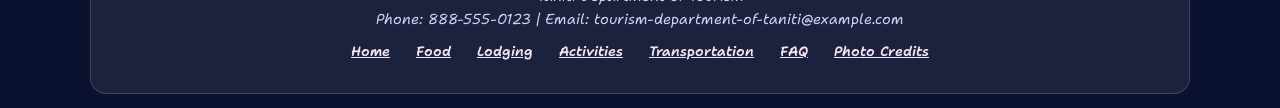
==== commit 16d29b07: "Updated files, fixed merge issues" ====
--- a/index.html
+++ b/index.html
@@ -38,7 +38,7 @@
                 <a href="activities.html">Learn more</a>
             </article>
             <article>
-                <img src="images/04_tropical_volcano.jpg" alt="Powerful volcanic eruption with vivid lava flow">
+                <img src="images/04_home_volcano.jpg" alt="Powerful volcanic eruption with vivid lava flow">
                 <h3>Volcano</h3>
                 <p>Witness the Earth's raw power when you journey to the small active volcano located within Taniti's mountainous interior.</p>
                 <a href="activities.html">Learn more</a>
@@ -61,7 +61,7 @@
     </main>
     <footer>
         <h2>Contact and links</h2>
-        <p>Taniti Department of Tourism (placeholder contact info)</p>
+        <p>Taniti Department of Tourism</p>
         <p>Phone: 888-555-0123 | Email: tourism-department-of-taniti@example.com</p>
         <nav>
             <ul>
--- a/style.css
+++ b/style.css
@@ -397,22 +397,53 @@
   align-items: start;
 }
 
-.media article > div {
+.media article > div,
+.media article > img {
   grid-column: 1;
   grid-row: 1 / span 4;
   align-self: stretch;
 }
 
-.media article > :not(div) {
+.media article > :not(div):not(img) {
   grid-column: 2;
+}
+
+/* Food page photos: same height as the home page photos */
+.media article > img {
+  width: 100%;
+  height: 220px;
+  object-fit: cover;
+}
+
+/* Taller restaurant cards (food page only) */
+.split .media article {
+  padding-block: 40px;
 }
 
 /* Two boxes side by side (food page) */
 .split {
   display: grid;
-  grid-template-columns: 2fr 1fr;
-  gap: 14px;
+  grid-template-columns: 3fr 1fr;
+  column-gap: 14px;
+  row-gap: 0;
   align-items: start;
+}
+
+/* Let the heading, intro, and cards be grid items of .split */
+.split > .media {
+  display: contents;
+}
+
+.split > .media > * {
+  grid-column: 1;
+}
+
+/* Top of Local fish and rice (row 3) to bottom of Pan-Asian (row 5) */
+.split > aside {
+  grid-column: 2;
+  grid-row: 3 / span 3;
+  align-self: stretch;
+  justify-content: flex-start;
 }
 
 /* Plan your trip links: four clickable tiles (home page) */
@@ -471,7 +502,7 @@
   text-align: center;
   background:
     linear-gradient(rgba(11, 18, 48, 0.35), rgba(11, 18, 48, 0.6)),
-    url("images/01_hero_pexels-nabilnaidu-37943867.jpg") center / cover no-repeat;
+    url("images/01_home_tropical_island_beach.jpg") center / cover no-repeat;
   border: 1px solid var(--glass-line);
   border-radius: var(--radius);
 }
@@ -498,6 +529,11 @@
 @media (max-width: 700px) {
   .split {
     grid-template-columns: 1fr;
+  }
+
+  .split > aside {
+    grid-column: 1;
+    grid-row: auto;
   }
 
   .rows article,
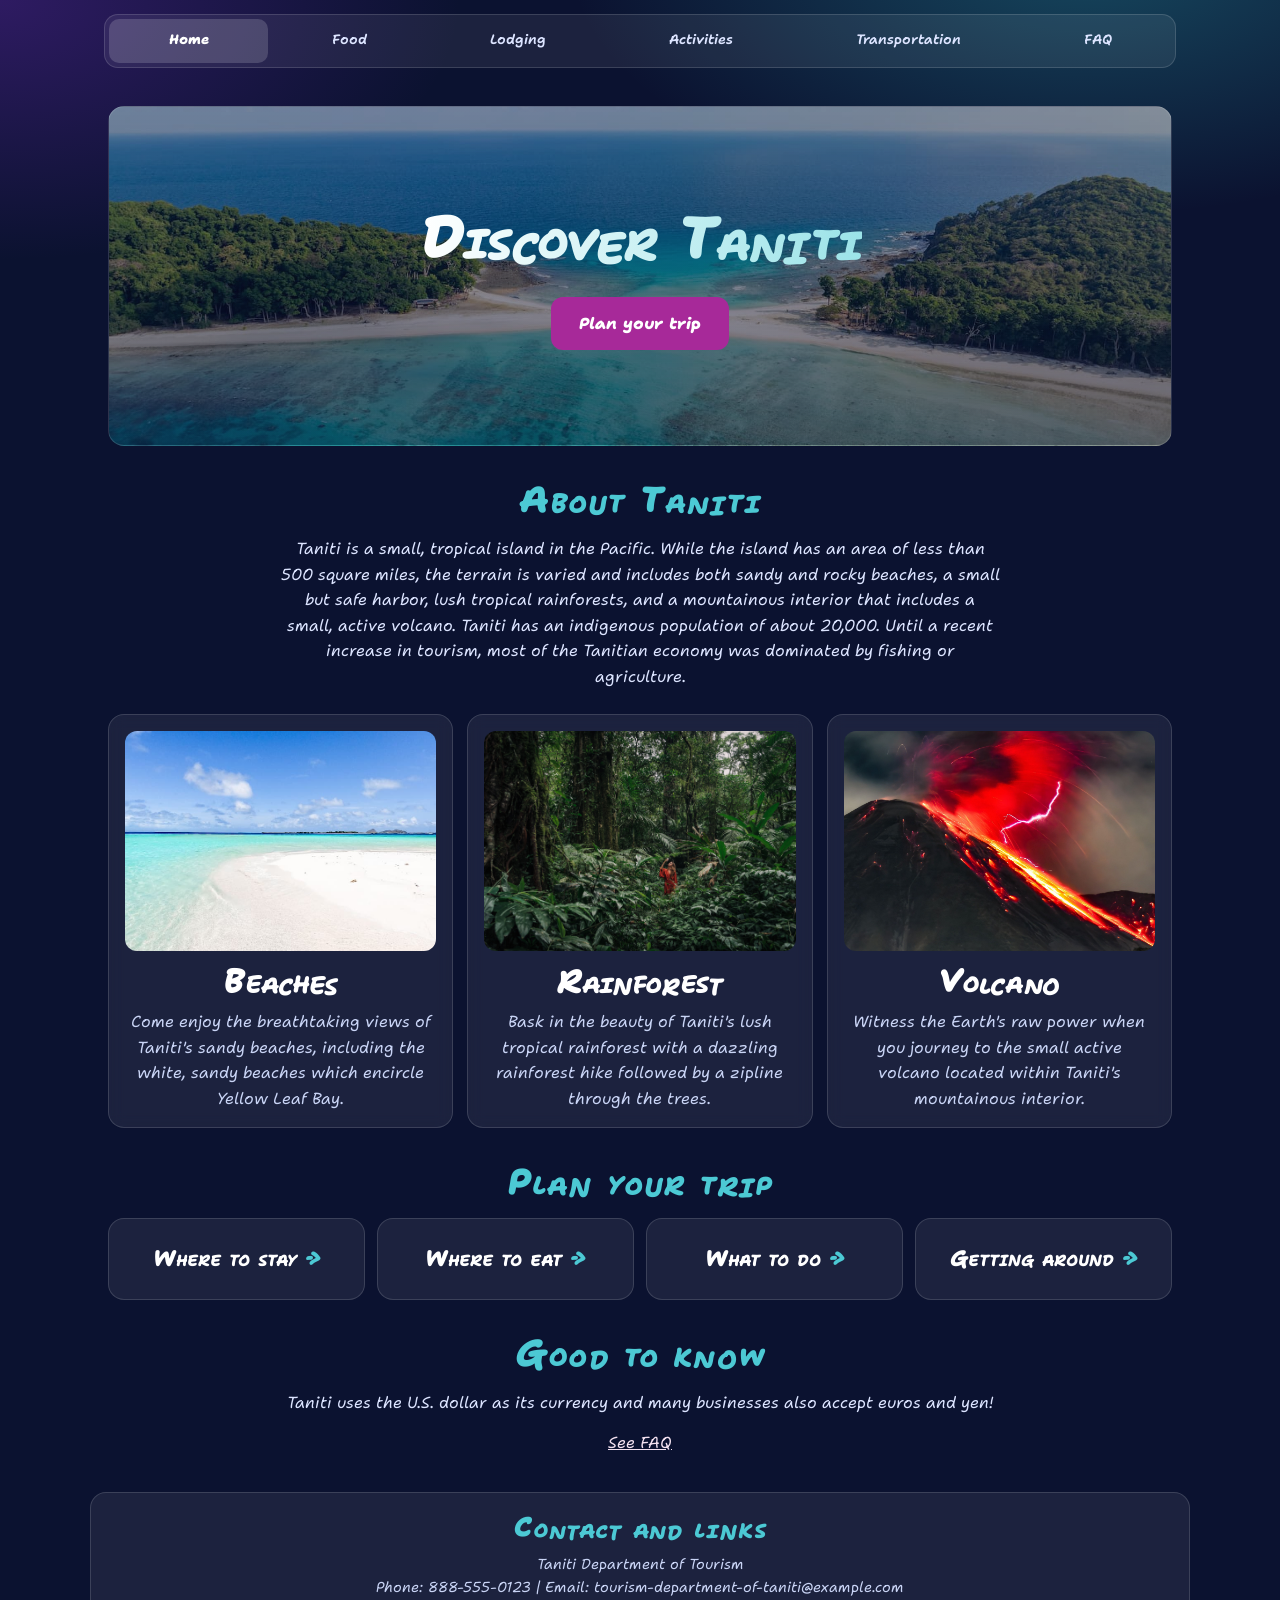
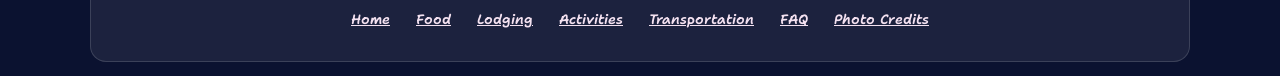
==== commit b3b63b64: "Removed Learn More links from home page" ====
--- a/index.html
+++ b/index.html
@@ -29,19 +29,16 @@
                 <img src="images/02_home_beach.jpg" alt="Sandy beach with calm water">
                 <h3>Beaches</h3>
                 <p>Come enjoy the breathtaking views of Taniti's sandy beaches, including the white, sandy beaches which encircle Yellow Leaf Bay.</p>
-                <a href="activities.html">Learn more</a>
             </article>
             <article>
                 <img src="images/03_home_rainforest.jpg" alt="A woman in a red dress exploring a tropical jungle">
                 <h3>Rainforest</h3>
                 <p>Bask in the beauty of Taniti's lush tropical rainforest with a dazzling rainforest hike followed by a zipline through the trees.</p>
-                <a href="activities.html">Learn more</a>
             </article>
             <article>
                 <img src="images/04_home_volcano.jpg" alt="Powerful volcanic eruption with vivid lava flow">
                 <h3>Volcano</h3>
                 <p>Witness the Earth's raw power when you journey to the small active volcano located within Taniti's mountainous interior.</p>
-                <a href="activities.html">Learn more</a>
             </article>
         </section>
         <section>
--- a/style.css
+++ b/style.css
@@ -502,7 +502,7 @@
   text-align: center;
   background:
     linear-gradient(rgba(11, 18, 48, 0.35), rgba(11, 18, 48, 0.6)),
-    url("images/01_home_tropical_island_beach.jpg") center / cover no-repeat;
+    url("images/01_home_tropical-island-beach.jpg") center / cover no-repeat;
   border: 1px solid var(--glass-line);
   border-radius: var(--radius);
 }
